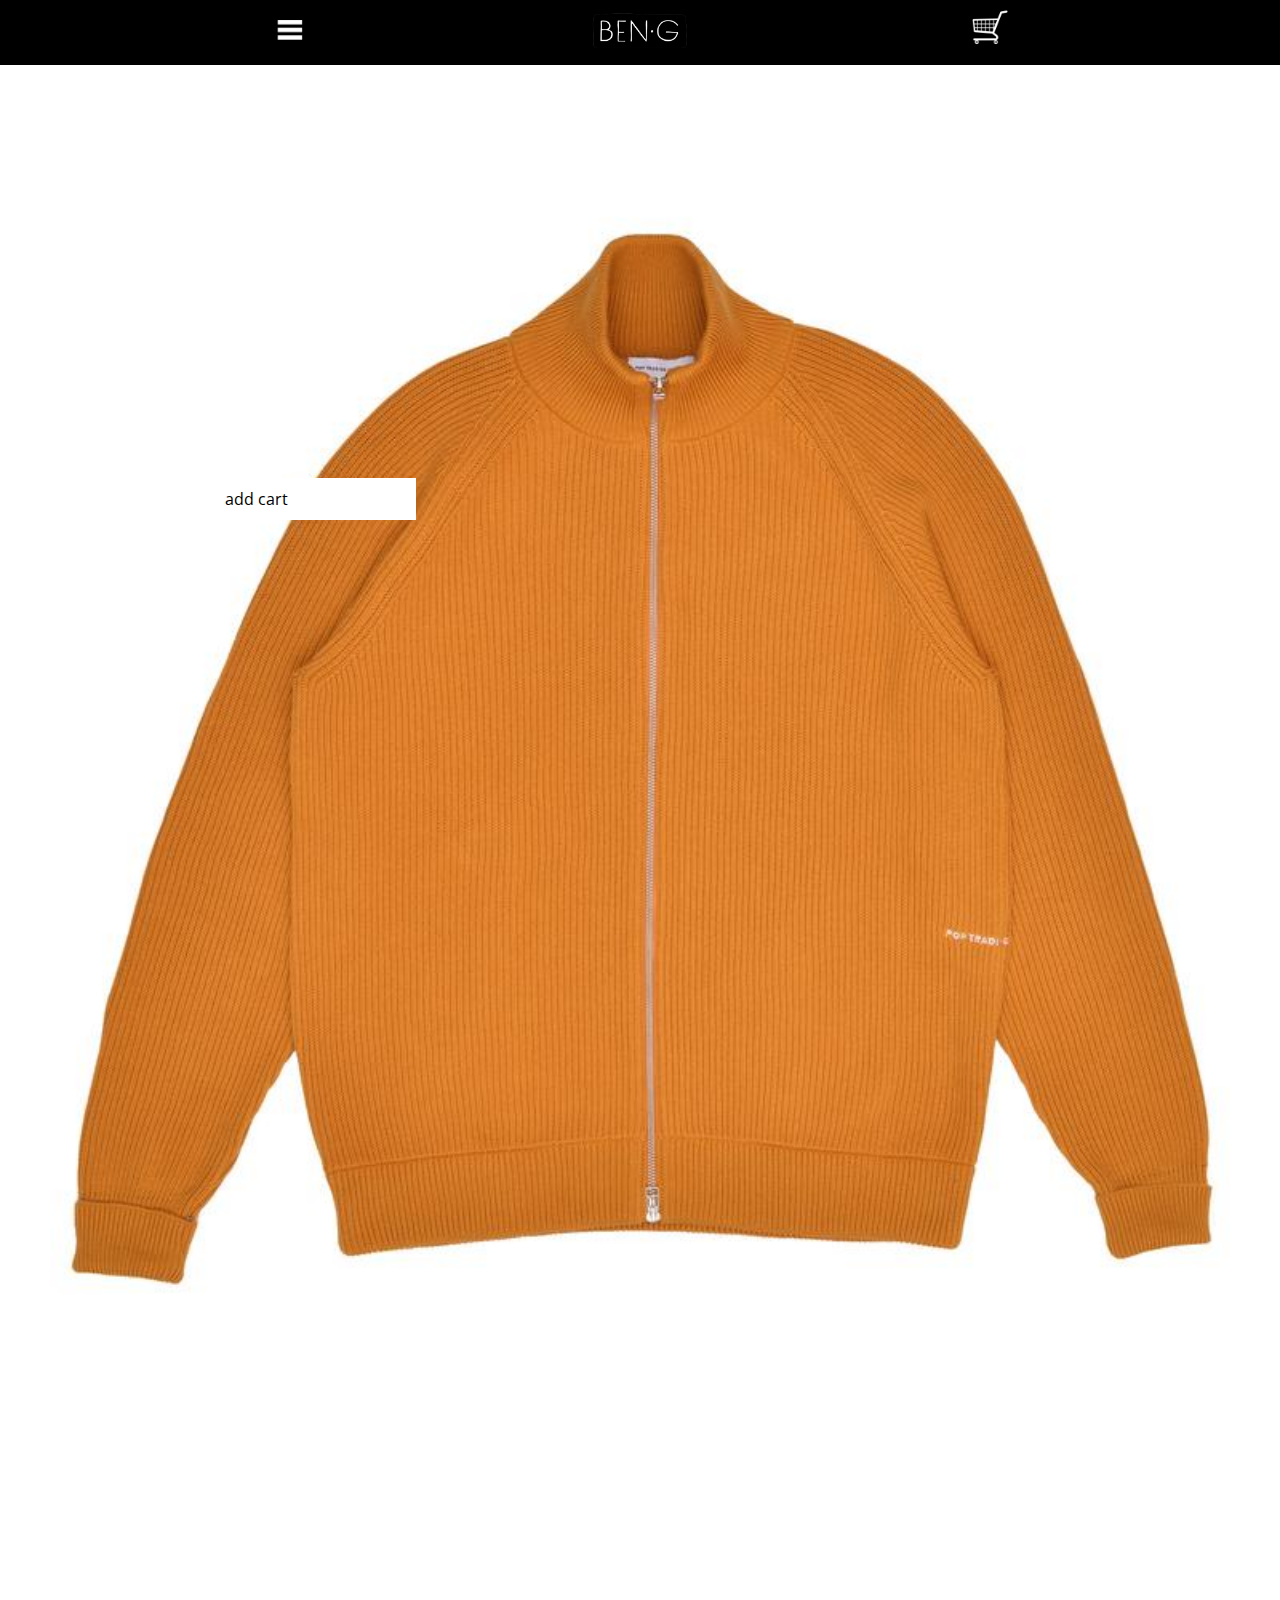
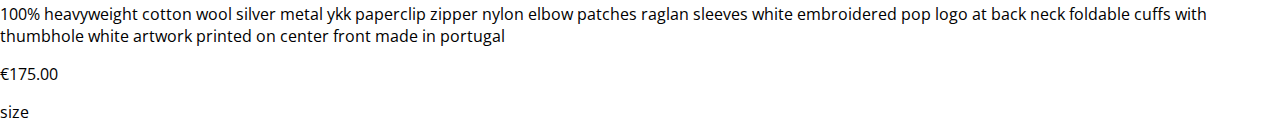
==== koop.html @ 77df0be6 "Add files via upload" ====
<!DOCTYPE html>
<html lang="en">
<head>
    <meta charset="UTF-8">
    <meta http-equiv="X-UA-Compatible" content="IE=edge">
    <meta name="viewport" content="width=device-width, initial-scale=1.0">
    <title>Ben-G</title>
    <link rel="stylesheet" href="css/style.css">
    <link rel="preconnect" href="https://fonts.googleapis.com">
    <link rel="preconnect" href="https://fonts.gstatic.com" crossorigin>
    <link href="https://fonts.googleapis.com/css2?family=Open+Sans:wght@300&display=swap" rel="stylesheet">
</head>

<body>
  <header>
        <nav>    
          <ul>
            <li ><a><img id="burgermenu" class="menu" src="images/menu.png" alt="menu"></a></li>
            <li><a href="index.html"><img src="images/logo.png" alt="logo"></a></li>
            <li><a href="index.html"><img src="images/cart.png" alt="cart"></a></li> 
        </ul>
      </nav>
    
      
        <ul>
          <li><a>New</a></li>
          <li><a>Clothing</a></li>
          <li><a>Shoes</a></li>
          <li><a>Accessories</a></li>
          <li><a>Skate</a></li>
        </ul>    
  </header>
    <main id="koop">
        <article>
            <img src="images/pop_yelllow.jpeg" alt="pop_compony_yellow_vest_product">
            <h1>Pop Fullzip Knitted Vest Spruce Yellow</h1>
            <p>100% heavyweight cotton wool
                silver metal ykk paperclip zipper
                nylon elbow patches
                raglan sleeves
                white embroidered pop logo at back neck
                foldable cuffs with thumbhole
                white artwork printed on center front
                made in portugal</p>

            <p>€175.00</p>

            <p>size</p>
            <a>add cart</a>
        </article>
    </main>

    <footer>
        <h4>CUSTOMER SERVICE</h4>
          <ul>
            <li></li>
            <li><a>Contact</a></li>
            <li><a>Terms & Conditions</a></li>
            <li><a>Shipping & Returns</la></li>
            <li><a>Policy</a></li>
            <li><a>Cookies</a></li>
          </ul>    
             
          <h4>QUICK LINKS</h4>
          <ul>
            <li><a>Arrivals</a></li>
            <li><a>Clothing</a></li>
            <li><a>Shoes</a></li>
            <li><a>Skate</a></li>
            <li><a>Accessories</a></li>
         </ul>
             
          <h4>CHECK OUT</h4>
          <ul>
            <li><a>Our Brands</a></li>
            <li><a>Team</a></li>
          </ul>
      </footer>
      <script src="java/ben.js"> </script>
</body>

</html>
---- css/style.css ----
body {
    font-family: 'Open Sans', sans-serif;
    margin: 0px;
}

a {
    text-decoration: none;
}

:root {
    --white-color:white;
    --black-color:black;
    --font-price:lightgray;
    --background-footer:whitesmoke;
    --red-color:red;
}

/****************************/
/************nav*************/
/****************************/

nav {
    background-color: var(--black-color);
    padding: 0;
    margin: 0;
    position: fixed;
    width: 100%;
    z-index: 99;
}

nav a {
    text-decoration: none;
    color:var(--white-color);
    font-size: larger;
    font-family: Arial, Helvetica, sans-serif;
    text-transform: uppercase;
}

nav ul {
    display: flex;
    list-style: none;
    text-decoration: none;
    margin: 0;
    padding: 0;
    justify-content: space-evenly;
}




/****************************/
/***********main*************/
/****************************/

main img{
    width: 100%;
}

li {
    text-decoration: none;
    list-style-type: none;
}

main>article {
    position: relative;
    width: 100%;
}

article:nth-of-type(1) h1 {
    position: absolute;
    top: 60px;
    left: 10px;
    color:var(--white-color);
}

article:nth-of-type(1) a {
    position: absolute;
    bottom: 70px; 
    left: 7.5%;
    border: solid 10px var(--white-color);
    background-color: var(--white-color);
    color: black;
    text-align: center;
    width: 300px;
}

article:nth-of-type(1) a:active {
    border: solid var(--black-color);
    color: var(--white-color);;
    background-color: var(--black-color);
    border-radius: 10em;
    transition: 1s;
}

article:nth-of-type(1) a + p {
    position: absolute;
    top: 110px; 
    left: 10px;
    color:var(--white-color);
}

a>img {
    height: 60px;
}


/*popcompany*/

article:nth-of-type(1) a>img {
    height: 100px;
}

article:nth-of-type(1) {
    height: 500px;
    padding-top: 7%;
}



/*ben g op instagram*/

h2 + div {
    display: flex;
    display: inline-block;
    columns: 3;

}

div>img {
    height: 100px;
    width: 100%;
    object-fit: cover;
} 

/* kon ook met een grid, maar met felxbox was het meer responsive  
#grid {
    display: grid;
    grid-template-columns: 100px 100px 100px;
    grid-template-rows: 100px 100px 100px ;
    justify-content: center;
} */

/*bronze56k (tweede afbeelding) */

article:nth-of-type(2) {
    padding-top: 7%;
}

article:nth-of-type(2) a {
    position: absolute;
    right: 1em;
    bottom: 1em;
    margin: 0;
    padding: .5em;
    border: solid var(--white-color);
    background-color: var(--white-color);
    color: var(--black-color);
}

article:nth-of-type(2) a + p{
    position: absolute;
    right: 1em;
    bottom: 5em;
    margin: 0;
    padding: .5em;
    color: var(--white-color);
}

article:nth-of-type(2) a:active {
    border: solid var(--black-color);
    color: var(--white-color);
    background-color: var(--black-color);
    border-radius: 10em;
    transition: 1s;
}

/*the look (derde afbeelding) */

article:nth-of-type(3) {
    padding-top: 7%;
}

article:nth-of-type(3) + img{
    height: 450px;
}

article:nth-of-type(3) a {
    position: absolute;
    right: 1em;
    bottom: 1em;
    margin: 0;
    padding: .5em;
    border: solid var(--white-color);
    background-color: var(--white-color);
    color: var(--black-color);
}

article:nth-of-type(3) a:active {
    border: solid var(--black-color);
    color: var(--white-color);
    background-color: var(--black-color);
    border-radius: 10em;
    transition: 1s;
}

/*focus state*/

article:nth-of-type(1) a:focus,article:nth-of-type(2) a:focus,article:nth-of-type(3) a:focus {
    border: solid yellowgreen;
    color: var(--black-color);
    background-color: yellowgreen;
}

/*skateboard*/

article:nth-of-type(4){
    width: 100%;
}
article:nth-of-type(4)>p:nth-of-type(1),h4 {
    text-align: center;
}

article:nth-of-type(4) img {
    width: 100%;
}

article:nth-of-type(4) a {
    position:absolute;
    transform:rotate(-2.5deg); 
    border:solid var(--red-color);
    border-radius: 10em;
    background-color: var(--red-color);
    color: var(--white-color);
}

article:nth-of-type(4)>p:nth-of-type(2) {
 font-size: smaller;
 color: var(--font-price);
}

article:nth-of-type(4)>p:nth-of-type(3) {
    font-size: small;
}

article:nth-of-type(4)>p:nth-of-type(3) {
    font-size: 16px;
    margin-bottom: -20px;
} 


/*tekst(h1,h2,h3,p)*/

h2 {
    text-align:center;
}


footer, .koop>footer {
    background-color: var(--background-footer);
    font-size: small;
    display: flex;
    flex-direction: column;
}



/*hamburgermenu*/


header > ul:nth-of-type(1) {
    visibility: hidden;
    position: fixed;
    background-color: var(--black-color);
    width: 100%;
    margin-top: 50px;
    display: block;
    text-decoration: none;
    z-index: 1000;
    height: 400px;
    color: var(--white-color);
}


.hamburgermenu {
    visibility: visible !important;
}


/*pagina 2 product*/
.koop > article:nth-of-type(1) {
    position: relative;
} 

.koop article:nth-of-type(1) h1 {
    color: var(--black-color);
}



/* bron beng logo: https://www.ben-g.nl/collections/ben-g-select */
/* bron popcompany shop nu foto: https://www.seprun.com/search/pop-trading-company-big-pocket-shirt-black */
/* bron shoppingcar: https://icon-library.com/icon/cart-icon-png-white-11.html */
/* bar menu: https://icon-library.com/icon/white-hamburger-menu-icon-24.html */
/* bron palace(instagram):https://www.shopenauer.com/en/brand/palace-skateboards/utrecht */
/* bron polar (instagram):https://news.nike.com/news/converse-cons-and-polar-skate-co-debut-first-footwear-and-apparel-collection */
/* bron rassvet (instagram): https://www.vogue.fr/vogue-hommes-en/article/rassvet-the-label-that-celebrates-skate-culture */
/* bron ben-g dunks (instagram): https://sneakernews.com/2019/09/22/ben-g-nike-sb-dunk-low-release-date/ */
/* bron supreme dunks (instagram): https://www.highsnobiety.com/p/supreme-nike-sb-dunk-low-hyper-blue-release-date-price/ */
/* bron the hundereds (instagram): https://thehundreds.uk/blogs/content/the-hundreds-x-one-piece?country=NL */ 
/* bron shop the look: https://webshop.poptradingcompany.com/products/pop-full-zip-knitted-vest-spruce-yellow */
/* bron obey: https://obeyclothing.eu/products/obey-icon-heavyweight-pullover-hood */
/* bron skateboard: https://nl.pinterest.com/pin/53409945570494034/ */
/* bron pop pagina 2: https://webshop.poptradingcompany.com/products/pop-full-zip-knitted-vest-spruce-yellow */

/* <article>
<h3>New arrivles</h3>
<img id="obey" src="images/obeyhoodie.jpeg" alt="obey">
<p>Obey new collection</p>
<h2>discover more</h2>
</article> */
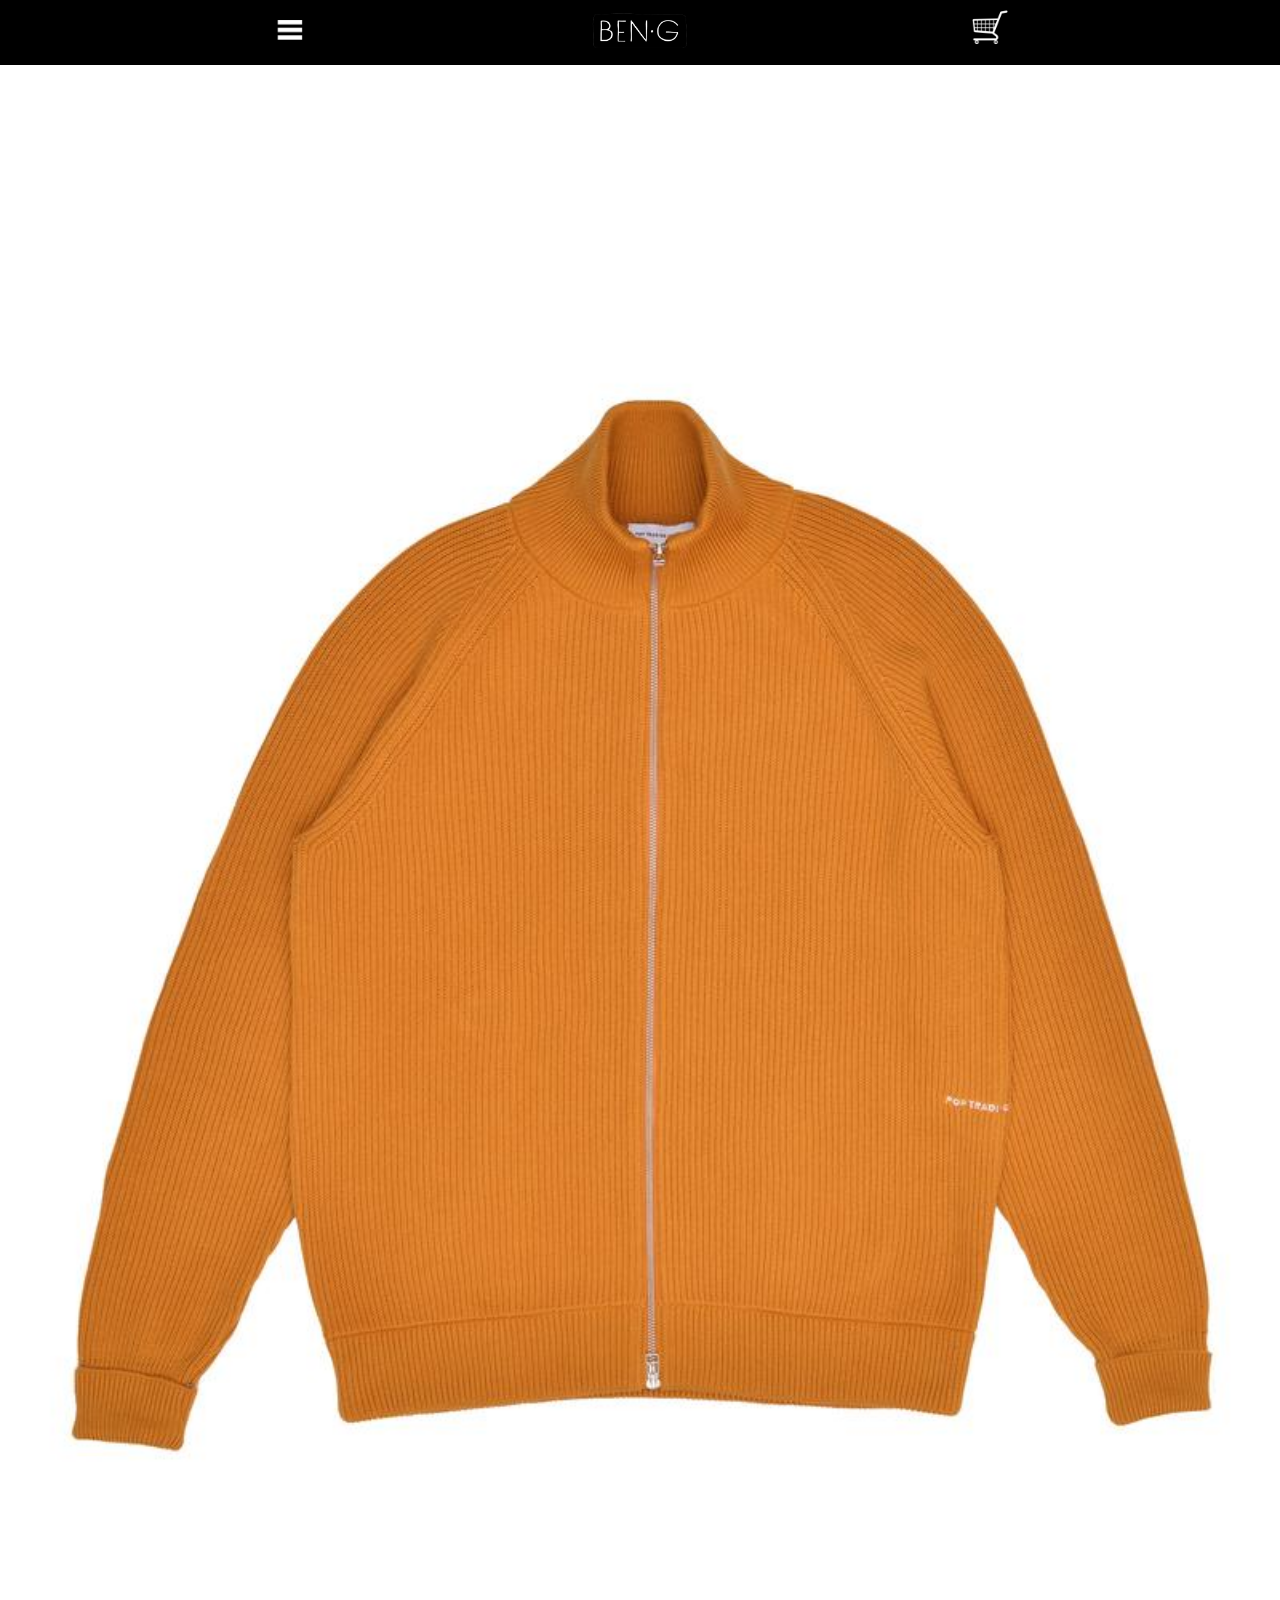
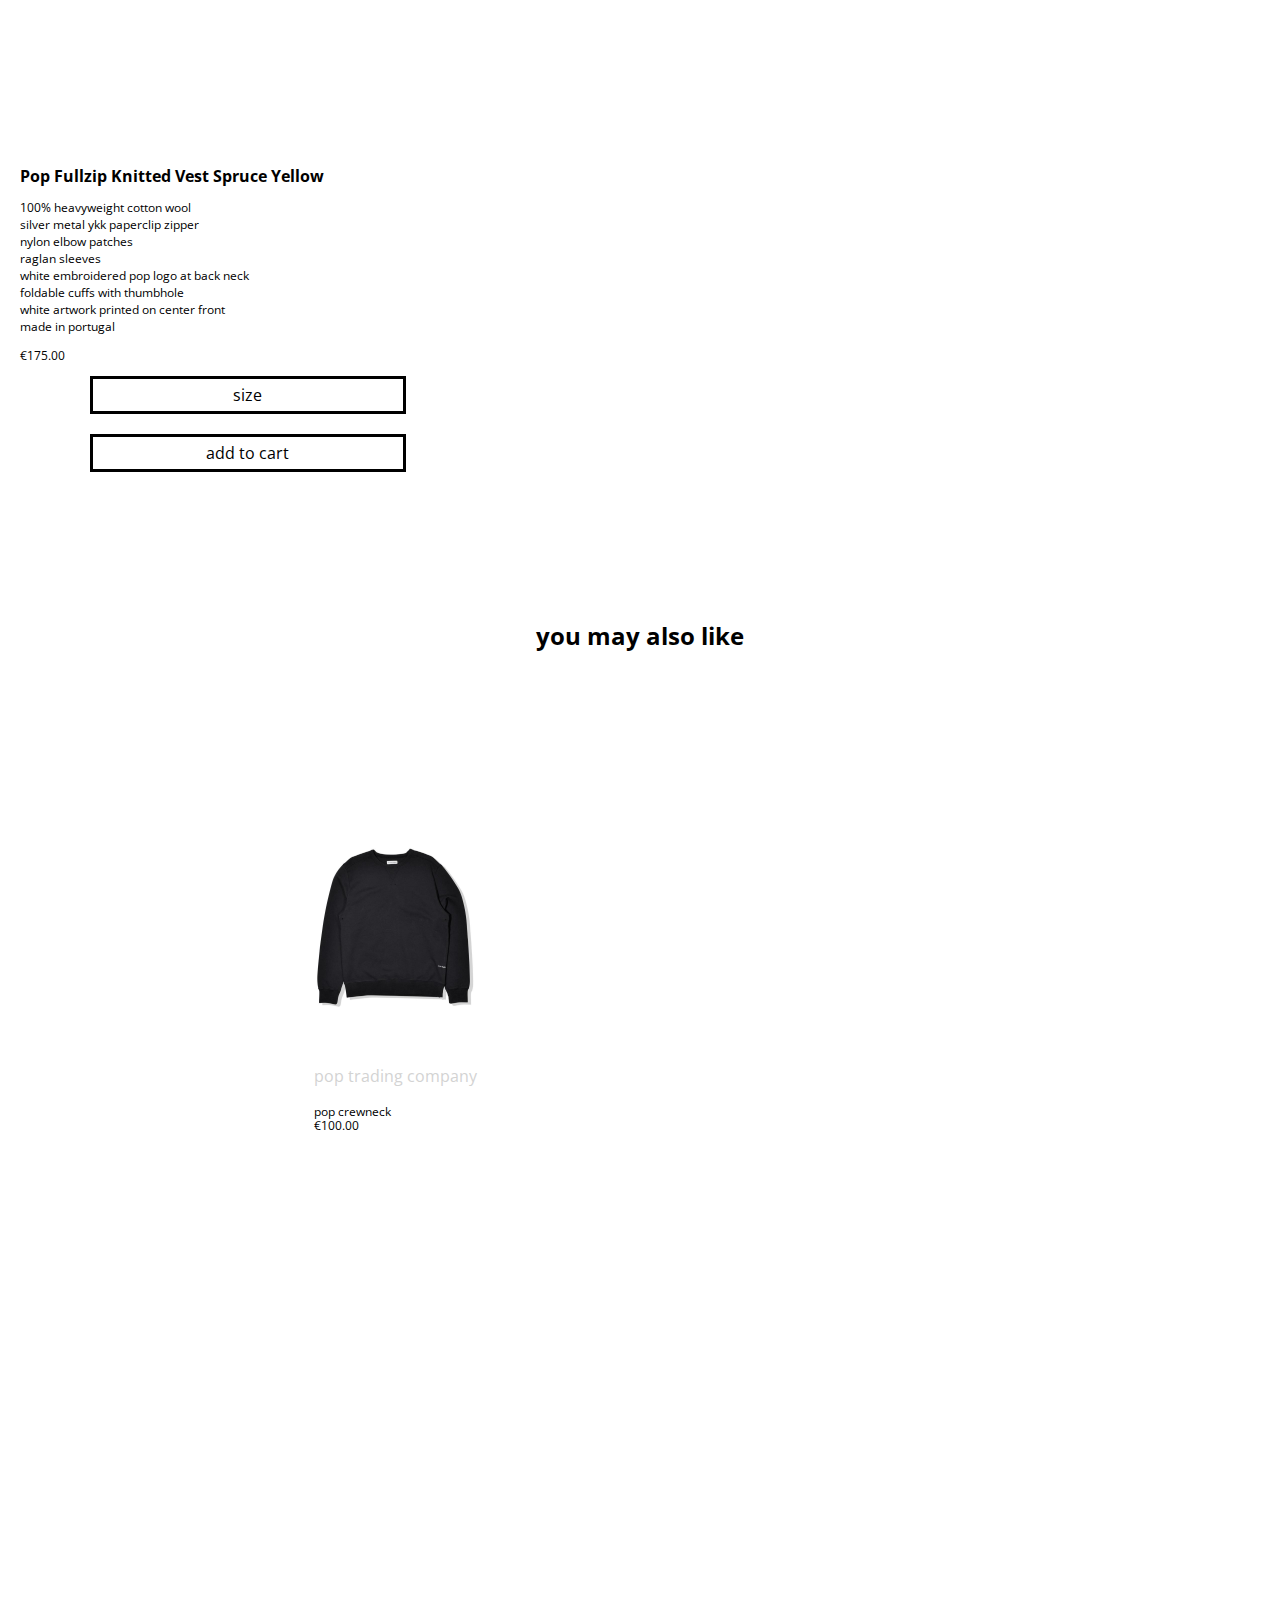
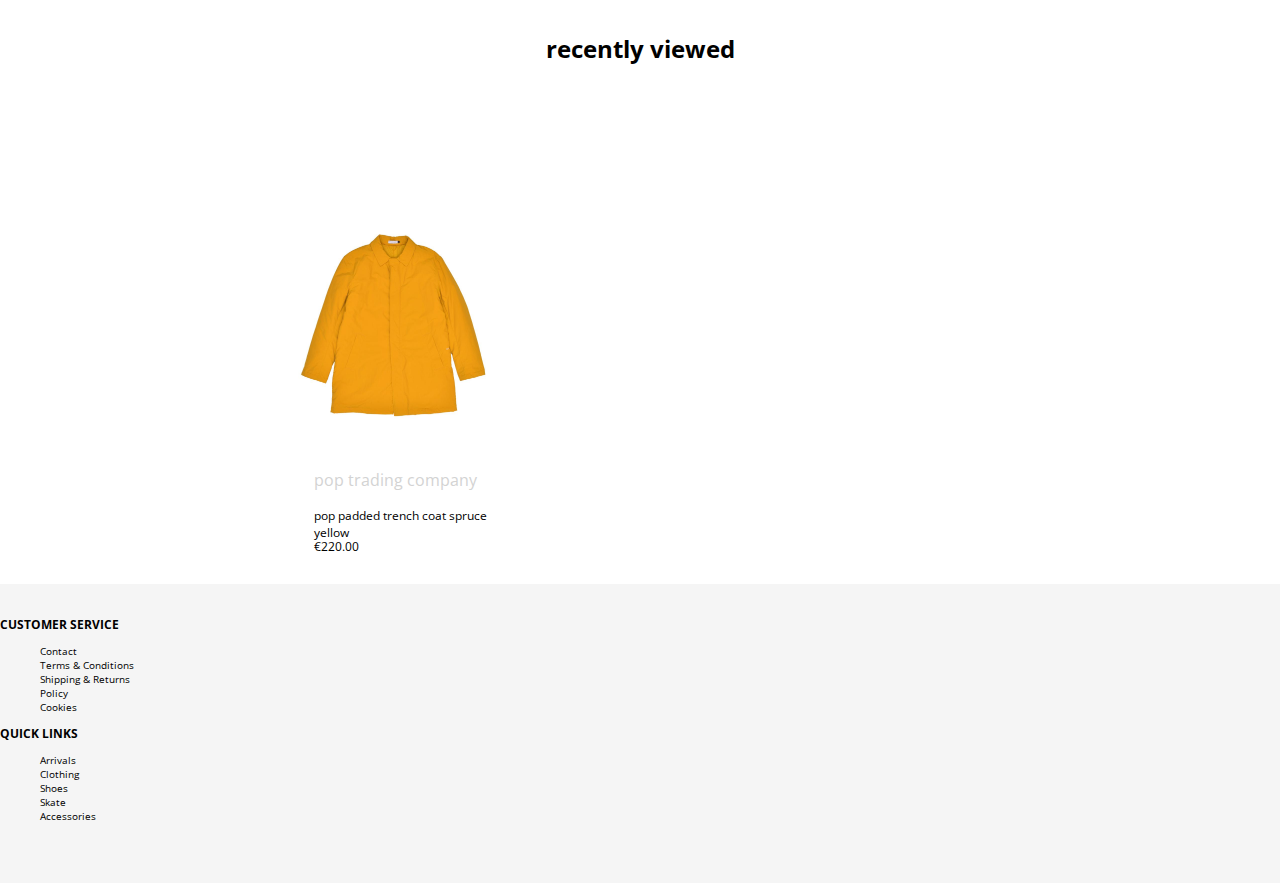
==== commit 2cfc21db: "Add files via upload" ====
--- a/koop.html
+++ b/koop.html
@@ -15,7 +15,7 @@
   <header>
         <nav>    
           <ul>
-            <li ><a><img id="burgermenu" class="menu" src="images/menu.png" alt="menu"></a></li>
+            <li ><a><img id="burgermenu" src="images/menu.png" alt="menu"></a></li>
             <li><a href="index.html"><img src="images/logo.png" alt="logo"></a></li>
             <li><a href="index.html"><img src="images/cart.png" alt="cart"></a></li> 
         </ul>
@@ -30,53 +30,62 @@
           <li><a>Skate</a></li>
         </ul>    
   </header>
+
     <main id="koop">
-        <article>
             <img src="images/pop_yelllow.jpeg" alt="pop_compony_yellow_vest_product">
             <h1>Pop Fullzip Knitted Vest Spruce Yellow</h1>
-            <p>100% heavyweight cotton wool
-                silver metal ykk paperclip zipper
-                nylon elbow patches
-                raglan sleeves
-                white embroidered pop logo at back neck
-                foldable cuffs with thumbhole
-                white artwork printed on center front
-                made in portugal</p>
+            <p>
+              100% heavyweight cotton wool
+             <br>silver metal ykk paperclip zipper
+             <br>nylon elbow patches
+             <br>raglan sleeves
+             <br>white embroidered pop logo at back neck
+             <br>foldable cuffs with thumbhole
+             <br>white artwork printed on center front
+             <br>made in portugal
+            </p>
+            <p>€175.00</p>
+            <a href="index.html">size</a>
+            <a href="index.html">add to cart</a>
 
-            <p>€175.00</p>
+            <h2>you may also like</h2>
+            <article>
+              <img src="images/popsweater.jpeg" alt="pop_black_crewneck">
+              <p>pop trading company</p>
+              <p>pop crewneck</p>
+              <p>€100.00</p>
+            </article>
 
-            <p>size</p>
-            <a>add cart</a>
-        </article>
+            <h2>recently viewed</h2>
+            <article>
+              <img src="images/popcoat.jpeg" alt="pop_company_coat">
+              <p>pop trading company</p>
+              <p>pop padded trench coat spruce yellow</p>
+              <p>€220.00</p>
+            </article>
     </main>
 
-    <footer>
-        <h4>CUSTOMER SERVICE</h4>
-          <ul>
-            <li></li>
-            <li><a>Contact</a></li>
-            <li><a>Terms & Conditions</a></li>
-            <li><a>Shipping & Returns</la></li>
-            <li><a>Policy</a></li>
-            <li><a>Cookies</a></li>
-          </ul>    
-             
-          <h4>QUICK LINKS</h4>
-          <ul>
-            <li><a>Arrivals</a></li>
-            <li><a>Clothing</a></li>
-            <li><a>Shoes</a></li>
-            <li><a>Skate</a></li>
-            <li><a>Accessories</a></li>
-         </ul>
-             
-          <h4>CHECK OUT</h4>
-          <ul>
-            <li><a>Our Brands</a></li>
-            <li><a>Team</a></li>
-          </ul>
-      </footer>
-      <script src="java/ben.js"> </script>
-</body>
+    <footer id="footerkoop">
+      <h3>CUSTOMER SERVICE</h3>
+        <ul>
+          <li></li>
+          <li><a>Contact</a></li>
+          <li><a>Terms & Conditions</a></li>
+          <li><a>Shipping & Returns</a></li>
+          <li><a>Policy</a></li>
+          <li><a>Cookies</a></li>
+        </ul>    
+           
+        <h3>QUICK LINKS</h3>
+        <ul>
+          <li><a>Arrivals</a></li>
+          <li><a>Clothing</a></li>
+          <li><a>Shoes</a></li>
+          <li><a>Skate</a></li>
+          <li><a>Accessories</a></li>
+       </ul>
+    </footer>
+
+ </body>
 
 </html>--- a/css/style.css
+++ b/css/style.css
@@ -3,8 +3,16 @@
     margin: 0px;
 }
 
+#koop main {
+    padding-bottom: 60px;
+}
+
 a {
     text-decoration: none;
+}
+
+h2 {
+    text-align:center;
 }
 
 :root {
@@ -79,17 +87,9 @@
     left: 7.5%;
     border: solid 10px var(--white-color);
     background-color: var(--white-color);
-    color: black;
+    color: var(--black-color);
     text-align: center;
     width: 300px;
-}
-
-article:nth-of-type(1) a:active {
-    border: solid var(--black-color);
-    color: var(--white-color);;
-    background-color: var(--black-color);
-    border-radius: 10em;
-    transition: 1s;
 }
 
 article:nth-of-type(1) a + p {
@@ -103,8 +103,9 @@
     height: 60px;
 }
 
-
-/*popcompany*/
+/****************************/
+/*******popcompany***********/
+/****************************/
 
 article:nth-of-type(1) a>img {
     height: 100px;
@@ -116,8 +117,9 @@
 }
 
 
-
-/*ben g op instagram*/
+/****************************/
+/***ben g op instagram*******/
+/****************************/
 
 h2 + div {
     display: flex;
@@ -140,7 +142,10 @@
     justify-content: center;
 } */
 
-/*bronze56k (tweede afbeelding) */
+
+/****************************/
+/********bronze56k*************/ /*(tweede afbeelding)*/ 
+/****************************/
 
 article:nth-of-type(2) {
     padding-top: 7%;
@@ -166,7 +171,34 @@
     color: var(--white-color);
 }
 
-article:nth-of-type(2) a:active {
+/****************************/
+/********the look*************/ /*(derde afbeelding)*/ 
+/****************************/
+
+article:nth-of-type(3) {
+    padding-top: 7%;
+}
+
+article:nth-of-type(3) + img{
+    height: 450px;
+}
+
+article:nth-of-type(3) a {
+    position: absolute;
+    right: 1em;
+    bottom: 1em;
+    margin: 0;
+    padding: .5em;
+    border: solid var(--white-color);
+    background-color: var(--white-color);
+    color: var(--black-color);
+}
+
+/****************************/
+/********active state*********/ 
+/****************************/
+
+article:nth-of-type(1) a:active, article:nth-of-type(2) a:active, article:nth-of-type(3) a:active{
     border: solid var(--black-color);
     color: var(--white-color);
     background-color: var(--black-color);
@@ -174,44 +206,31 @@
     transition: 1s;
 }
 
-/*the look (derde afbeelding) */
-
-article:nth-of-type(3) {
-    padding-top: 7%;
-}
-
-article:nth-of-type(3) + img{
-    height: 450px;
-}
-
-article:nth-of-type(3) a {
-    position: absolute;
-    right: 1em;
-    bottom: 1em;
-    margin: 0;
-    padding: .5em;
-    border: solid var(--white-color);
-    background-color: var(--white-color);
-    color: var(--black-color);
-}
-
-article:nth-of-type(3) a:active {
-    border: solid var(--black-color);
-    color: var(--white-color);
-    background-color: var(--black-color);
-    border-radius: 10em;
-    transition: 1s;
-}
-
-/*focus state*/
-
-article:nth-of-type(1) a:focus,article:nth-of-type(2) a:focus,article:nth-of-type(3) a:focus {
-    border: solid yellowgreen;
+#koop a:nth-of-type(1):active, #koop a:nth-of-type(2):active {
+border: solid var(--black-color);
+background-color: var(--black-color);
+color: var(--white-color);
+transition: 0.2s;
+}
+
+
+/****************************/
+/********focus state*********/ 
+/****************************/
+
+
+article:nth-of-type(1) a:focus,article:nth-of-type(2) a:focus,article:nth-of-type(3) a:focus,
+#koop a:nth-of-type(1):focus, #koop a:nth-of-type(2):focus {
+    border: dashed var(--black-color);
     color: var(--black-color);
     background-color: yellowgreen;
 }
 
-/*skateboard*/
+
+/****************************/
+/********skateboard*********/ 
+/****************************/
+
 
 article:nth-of-type(4){
     width: 100%;
@@ -233,13 +252,9 @@
     color: var(--white-color);
 }
 
-article:nth-of-type(4)>p:nth-of-type(2) {
- font-size: smaller;
+article:nth-of-type(4)>p:nth-of-type(2), #koop article p:nth-of-type(1) {
+ font-size: 16px;
  color: var(--font-price);
-}
-
-article:nth-of-type(4)>p:nth-of-type(3) {
-    font-size: small;
 }
 
 article:nth-of-type(4)>p:nth-of-type(3) {
@@ -247,24 +262,24 @@
     margin-bottom: -20px;
 } 
 
-
-/*tekst(h1,h2,h3,p)*/
-
-h2 {
-    text-align:center;
-}
-
-
-footer, .koop>footer {
+/****************************/
+/********footer**************/ 
+/****************************/
+
+footer {
     background-color: var(--background-footer);
-    font-size: small;
-    display: flex;
-    flex-direction: column;
-}
-
-
-
-/*hamburgermenu*/
+    font-size: 10px;
+    padding-top: 20px;
+    padding-bottom: 50px;
+}
+
+#footerkoop{
+    margin-top: 200px;
+}
+
+/****************************/
+/*******hamburgermenu********/ 
+/****************************/
 
 
 header > ul:nth-of-type(1) {
@@ -285,16 +300,63 @@
     visibility: visible !important;
 }
 
-
-/*pagina 2 product*/
-.koop > article:nth-of-type(1) {
-    position: relative;
+/****************************/
+/*****pagina 2 product*******/ 
+/****************************/
+
+#koop > article:nth-of-type(1) {
+padding-bottom: 40%;
 } 
 
-.koop article:nth-of-type(1) h1 {
-    color: var(--black-color);
-}
-
+#koop img:nth-of-type(1) {
+    width: 100%;
+    padding-top: 20%;
+}
+
+#koop article:nth-of-type(1), #koop article:nth-of-type(2) {
+    height: 210px;
+    width: 200px;
+    padding-left: 23%;
+}
+#koop h1 {
+    color: var(--black-color);
+    font-size: 16px;
+    font-weight: bold;
+    padding-left: 20px;
+}
+
+#koop p{
+    font-size: 12px;
+    padding-left: 20px;
+}
+
+#koop a:nth-of-type(1), #koop a:nth-of-type(2) {
+    display: flex;
+    color: var(--black-color);
+    flex-direction: column;
+    justify-content: space-evenly;
+    border: solid var(--black-color);
+    width: 300px;
+    text-align: center;
+    padding: 5px;
+    margin-left: 7%;
+}
+
+#koop a:nth-of-type(2) {
+    margin-top: 20px;
+}
+
+#koop article p:nth-of-type(3) {
+    margin-top: -15px;
+}
+
+#koop h2 {
+    padding-top: 10%;
+}
+
+#koop>footer {
+    margin-top: 1000px;
+}
 
 
 /* bron beng logo: https://www.ben-g.nl/collections/ben-g-select */
@@ -312,11 +374,4 @@
 /* bron skateboard: https://nl.pinterest.com/pin/53409945570494034/ */
 /* bron pop pagina 2: https://webshop.poptradingcompany.com/products/pop-full-zip-knitted-vest-spruce-yellow */
 
-/* <article>
-<h3>New arrivles</h3>
-<img id="obey" src="images/obeyhoodie.jpeg" alt="obey">
-<p>Obey new collection</p>
-<h2>discover more</h2>
-</article> */
-
-
+
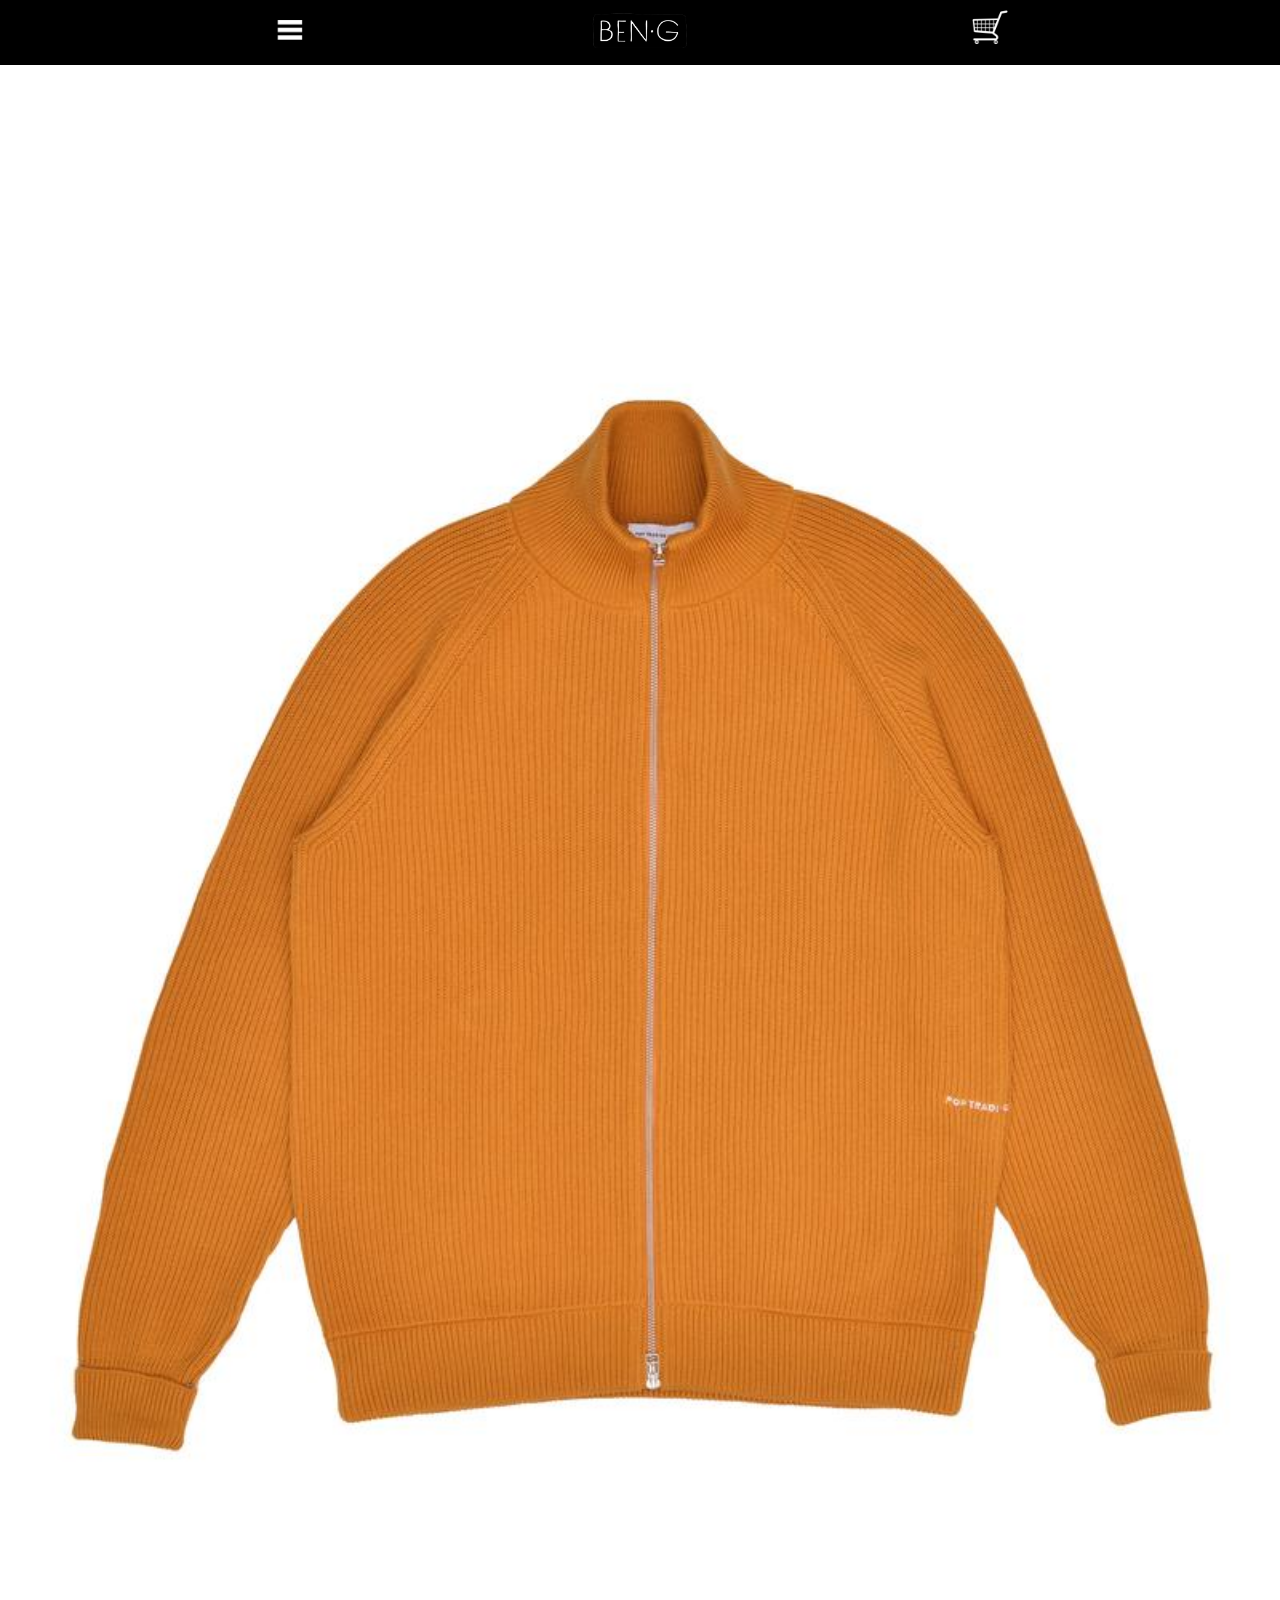
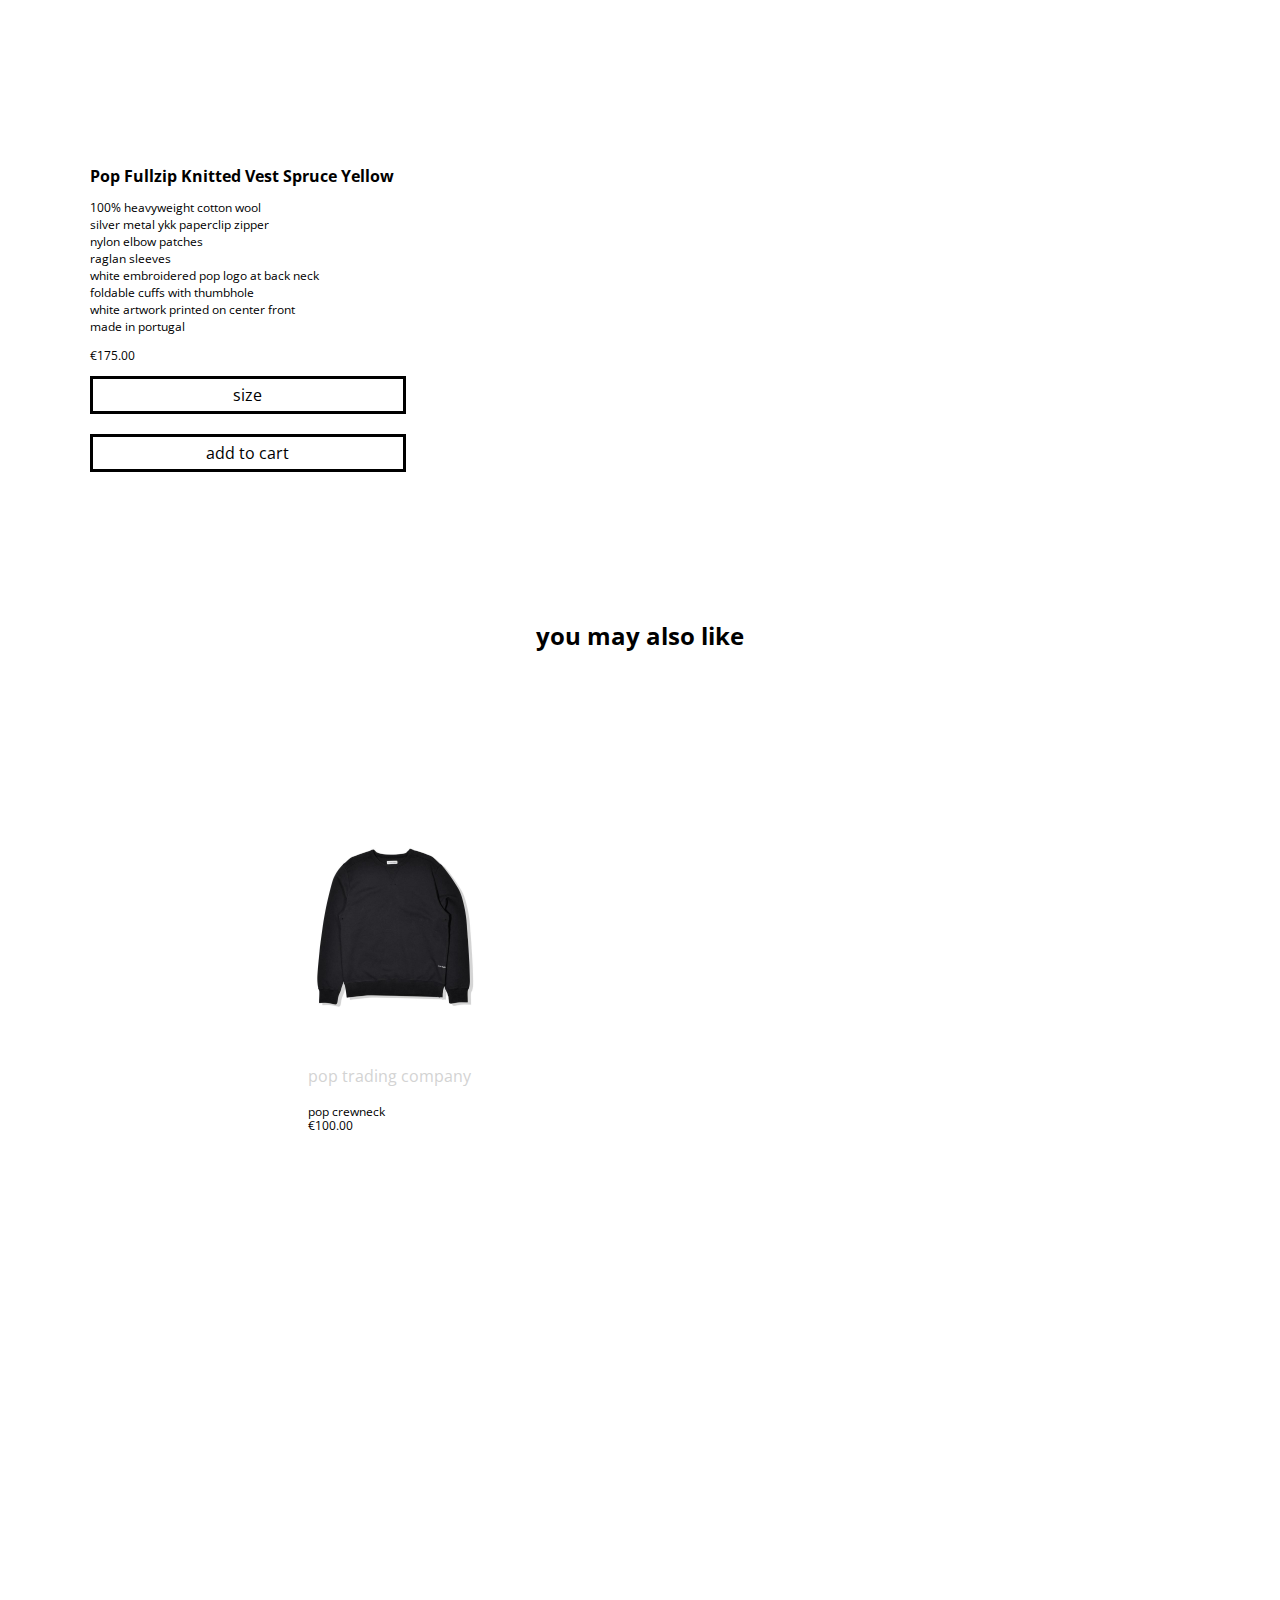
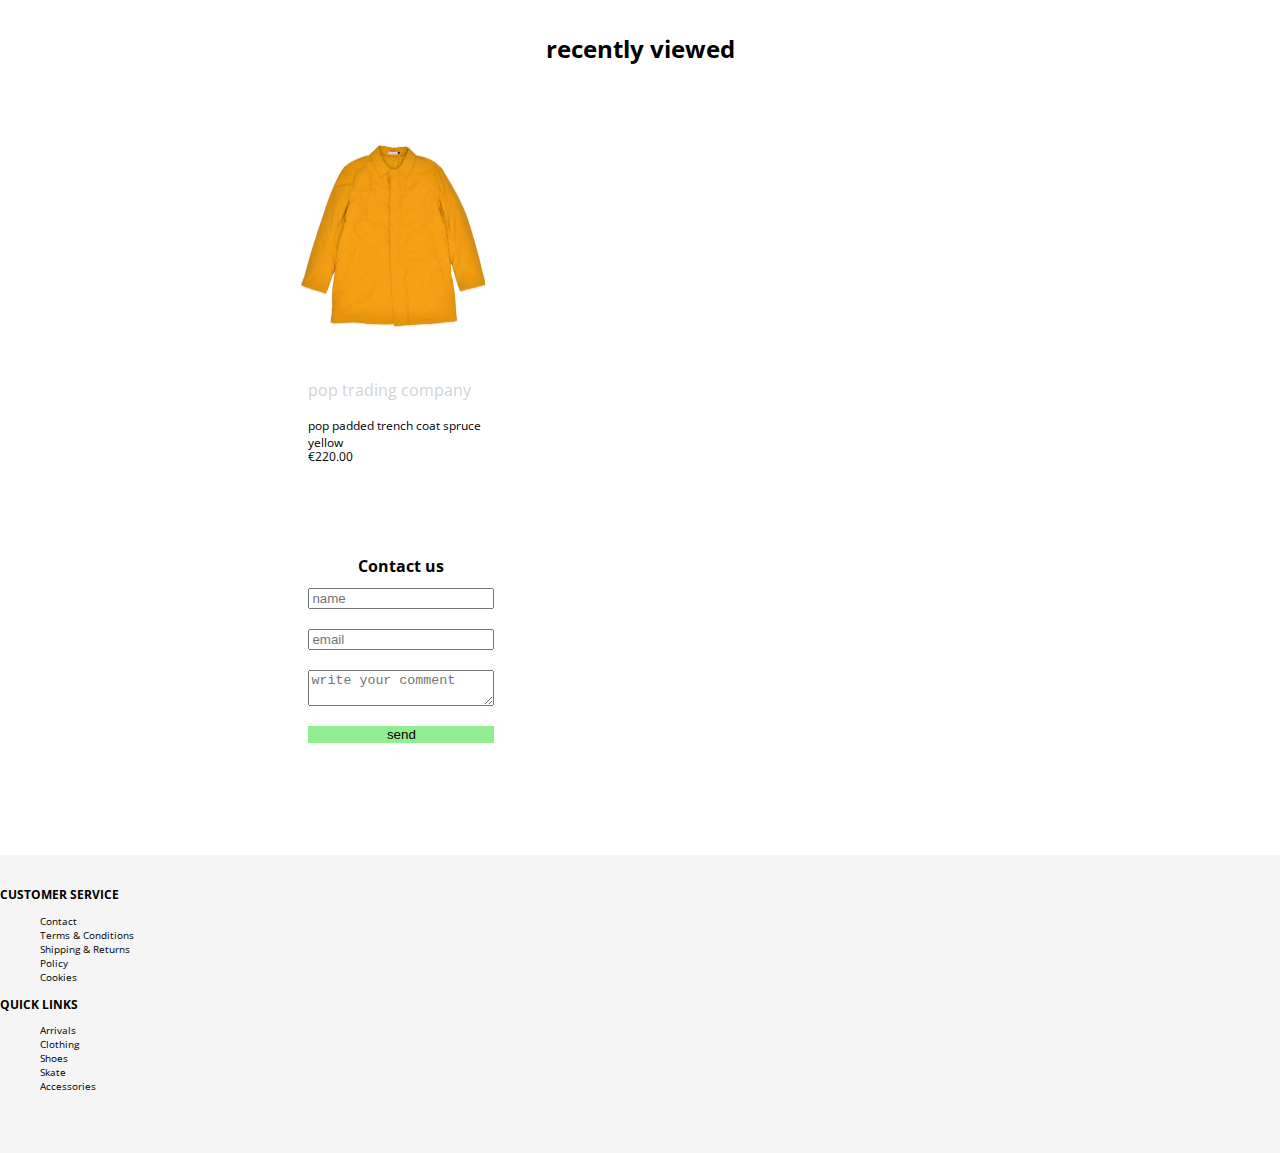
==== commit 4e34d8d2: "Add files via upload" ====
--- a/koop.html
+++ b/koop.html
@@ -45,8 +45,8 @@
              <br>made in portugal
             </p>
             <p>€175.00</p>
-            <a href="index.html">size</a>
-            <a href="index.html">add to cart</a>
+            <a>size</a>
+            <a href="form.html">add to cart</a>
 
             <h2>you may also like</h2>
             <article>
@@ -63,6 +63,20 @@
               <p>pop padded trench coat spruce yellow</p>
               <p>€220.00</p>
             </article>
+            
+            <article>
+              <h1>Contact us</h1>
+              <form>
+                  <input type="text"  id="name" placeholder="name" required>
+              
+                  <input type="email"  id="email" placeholder="email" required>
+      
+                  <textarea name="berciht" placeholder="write your comment"></textarea>
+      
+                  <input type="submit" value="send">
+              </form>
+            </article>
+            
     </main>
 
     <footer id="footerkoop">
@@ -85,6 +99,7 @@
           <li><a>Accessories</a></li>
        </ul>
     </footer>
+    <script src="java/ben.js"> </script>
 
  </body>
 
--- a/css/style.css
+++ b/css/style.css
@@ -7,7 +7,7 @@
     padding-bottom: 60px;
 }
 
-a {
+article:nth-of-type(1) a, article:nth-of-type(2) a, article:nth-of-type(3) a, #koop a:nth-of-type(1), #koop a:nth-of-type(2) {
     text-decoration: none;
 }
 
@@ -21,11 +21,21 @@
     --font-price:lightgray;
     --background-footer:whitesmoke;
     --red-color:red;
+    --orange-color:orange;
+    --olive-color:olive;
+    --lightgreen-color:lightgreen;
+    --green-color:green;
+    --yellowgreen-color:yellowgreen;
+    --blue-color:blue;
 }
 
 /****************************/
 /************nav*************/
 /****************************/
+
+nav a:nth-of-type(1):hover, nav a:nth-of-type(2):hover, nav a:nth-of-type(3):hover{
+cursor: pointer;
+}
 
 nav {
     background-color: var(--black-color);
@@ -77,14 +87,14 @@
 article:nth-of-type(1) h1 {
     position: absolute;
     top: 60px;
-    left: 10px;
+    left: 7%;
     color:var(--white-color);
 }
 
 article:nth-of-type(1) a {
     position: absolute;
     bottom: 70px; 
-    left: 7.5%;
+    left: 7%;
     border: solid 10px var(--white-color);
     background-color: var(--white-color);
     color: var(--black-color);
@@ -95,7 +105,8 @@
 article:nth-of-type(1) a + p {
     position: absolute;
     top: 110px; 
-    left: 10px;
+    left: 7%;
+    right: 7%;
     color:var(--white-color);
 }
 
@@ -148,12 +159,12 @@
 /****************************/
 
 article:nth-of-type(2) {
-    padding-top: 7%;
+    padding-top: 0%;
 }
 
 article:nth-of-type(2) a {
     position: absolute;
-    right: 1em;
+    right: 7%;
     bottom: 1em;
     margin: 0;
     padding: .5em;
@@ -164,7 +175,7 @@
 
 article:nth-of-type(2) a + p{
     position: absolute;
-    right: 1em;
+    right: 7%;
     bottom: 5em;
     margin: 0;
     padding: .5em;
@@ -176,7 +187,7 @@
 /****************************/
 
 article:nth-of-type(3) {
-    padding-top: 7%;
+    padding-top: 15%;
 }
 
 article:nth-of-type(3) + img{
@@ -185,7 +196,7 @@
 
 article:nth-of-type(3) a {
     position: absolute;
-    right: 1em;
+    right: 7%;
     bottom: 1em;
     margin: 0;
     padding: .5em;
@@ -195,23 +206,94 @@
 }
 
 /****************************/
-/********active state*********/ 
-/****************************/
-
-article:nth-of-type(1) a:active, article:nth-of-type(2) a:active, article:nth-of-type(3) a:active{
+/********hover state*********/ 
+/****************************/
+
+article:nth-of-type(1) a:hover, article:nth-of-type(2) a:hover, article:nth-of-type(3) a:hover{
     border: solid var(--black-color);
     color: var(--white-color);
     background-color: var(--black-color);
     border-radius: 10em;
     transition: 1s;
-}
-
-#koop a:nth-of-type(1):active, #koop a:nth-of-type(2):active {
+    cursor:pointer;
+}
+
+@keyframes draaien {
+    0% {
+        transform:rotate(0);
+    }
+
+    50% {
+        transform: rotate(180deg);
+    }
+
+    100% {
+        transform: rotate(360deg);
+    }
+      
+} 
+
+article:nth-of-type(2) a:hover{
+ animation-name:draaien;
+ animation-duration: 2s;
+ animation-iteration-count: infinite;
+}
+
+@keyframes springen {
+    0% {
+        transform: translateY(0);
+    }
+
+    100% {
+        transform: translateY(-100px);
+    }
+}
+
+article:nth-of-type(3) a:hover{
+    animation-name: springen;
+    animation-duration: 1s;
+    animation-iteration-count: infinite;
+    animation-direction: alternate;
+}
+
+#koop a:nth-of-type(1):hover, #koop a:nth-of-type(2):hover {
 border: solid var(--black-color);
 background-color: var(--black-color);
 color: var(--white-color);
 transition: 0.2s;
-}
+cursor:pointer;
+animation-name: opvallen;
+animation-duration: 3s;
+animation-iteration-count: 2;
+}
+
+@keyframes opvallen {
+    0% {
+        transform: scale(1);
+    }
+
+    50% {
+        transform: scale(2);
+    }
+
+    100% {
+        transform: scale(1);
+    }
+}
+
+/****************************/
+/********active state*********/ 
+/****************************/
+
+article:nth-of-type(1) a:active, article:nth-of-type(2) a:active, article:nth-of-type(3) a:active {
+    color: var(--black-color);
+    background-color: var(--green-color);
+}
+
+#koop a:nth-of-type(1):active, #koop a:nth-of-type(2):active {
+    color: var(--black-color);
+    background-color: var(--green-color);
+} 
 
 
 /****************************/
@@ -223,7 +305,32 @@
 #koop a:nth-of-type(1):focus, #koop a:nth-of-type(2):focus {
     border: dashed var(--black-color);
     color: var(--black-color);
-    background-color: yellowgreen;
+    background-color: var(--yellowgreen-color);
+}
+
+/****************************/
+/*****hover link state*******/ 
+/****************************/
+
+article:nth-of-type(4)>a:nth-of-type(2):hover{
+    cursor: pointer;
+    color: var(--blue-color);
+}
+
+/****************************/
+/*****active link state*******/ 
+/****************************/
+article:nth-of-type(4)>a:nth-of-type(2):active{
+    cursor: pointer;
+    color: var(--red-color);
+}
+
+/****************************/
+/*****focus link state*******/ 
+/****************************/
+article:nth-of-type(4)>a:nth-of-type(2):focus, article:nth-of-type(4)>a:nth-of-type(3):focus {
+    cursor: pointer;
+    color: var(--green-color);
 }
 
 
@@ -235,15 +342,17 @@
 article:nth-of-type(4){
     width: 100%;
 }
-article:nth-of-type(4)>p:nth-of-type(1),h4 {
+article:nth-of-type(4)>p:nth-of-type(1){
     text-align: center;
+    padding-left: 7%;
+    padding-right: 7%;
 }
 
 article:nth-of-type(4) img {
     width: 100%;
 }
 
-article:nth-of-type(4) a {
+article:nth-of-type(4) a:nth-of-type(1) {
     position:absolute;
     transform:rotate(-2.5deg); 
     border:solid var(--red-color);
@@ -257,10 +366,19 @@
  color: var(--font-price);
 }
 
-article:nth-of-type(4)>p:nth-of-type(3) {
+article:nth-of-type(4)>p:nth-of-type(2) {
+    padding-left: 7%;
+}
+
+article:nth-of-type(4)>a:nth-of-type(2), article:nth-of-type(4)>a:nth-of-type(3) {
     font-size: 16px;
     margin-bottom: -20px;
+    padding-left: 7%;
 } 
+
+article:nth-of-type(4)>a:nth-of-type(3) {
+    padding-bottom: 25px;
+}
 
 /****************************/
 /********footer**************/ 
@@ -293,11 +411,15 @@
     z-index: 1000;
     height: 400px;
     color: var(--white-color);
+    transition: all 0.7s ease-in-out; 
+    margin-top: -1000px; 
+    z-index: 98; 
 }
 
 
 .hamburgermenu {
     visibility: visible !important;
+    margin-top: 60px!important; 
 }
 
 /****************************/
@@ -313,7 +435,7 @@
     padding-top: 20%;
 }
 
-#koop article:nth-of-type(1), #koop article:nth-of-type(2) {
+#koop article:nth-of-type(1), #koop article:nth-of-type(2), #koop article:nth-of-type(3) {
     height: 210px;
     width: 200px;
     padding-left: 23%;
@@ -322,12 +444,12 @@
     color: var(--black-color);
     font-size: 16px;
     font-weight: bold;
-    padding-left: 20px;
+    padding-left: 7%;
 }
 
 #koop p{
     font-size: 12px;
-    padding-left: 20px;
+    padding-left: 7%;
 }
 
 #koop a:nth-of-type(1), #koop a:nth-of-type(2) {
@@ -357,6 +479,67 @@
 #koop>footer {
     margin-top: 1000px;
 }
+
+/*form*/
+
+#koop article:nth-of-type(3) {
+    padding-top: 150px;
+}
+
+#koop article:nth-of-type(3)>h1 {
+    padding-top: 100px;
+    padding-left: 7%;
+    text-align: center;
+}
+
+form {
+    padding-bottom: 50px;
+    display: flex;
+    flex-direction: column;
+    max-width: 200px;
+    padding-left: 7%;
+}
+
+form input:nth-of-type(1), form input:nth-of-type(2), textarea {
+    margin-bottom: 20px;
+}
+
+form input:nth-of-type(3) {
+    border-style: none;
+    background-color: var(--lightgreen-color);
+}
+
+
+/*form hover*/
+
+form input:nth-of-type(3):hover {
+    transform:translatey(-.5em);
+    box-shadow: .5em .5em 0 0 var(--olive-color);
+    transition: 0.5s; 
+    cursor:pointer;
+}
+
+/*form active*/
+
+form input:nth-of-type(3):active{
+  padding-top: .5em;
+  transform:translatey(0);
+  background-color: var(--lightgreen-color);
+  box-shadow: 0 0 .5em .5em  var(--olive-color);
+}
+
+/*form focus*/
+
+form input:nth-of-type(3):focus{
+    outline: 5px dashed var(--orange-color);
+}
+
+form input:nth-of-type(1):focus, form input:nth-of-type(2):focus, textarea:focus {
+    outline: 2px dashed var(--orange-color);
+}
+
+
+
 
 
 /* bron beng logo: https://www.ben-g.nl/collections/ben-g-select */
@@ -373,5 +556,6 @@
 /* bron obey: https://obeyclothing.eu/products/obey-icon-heavyweight-pullover-hood */
 /* bron skateboard: https://nl.pinterest.com/pin/53409945570494034/ */
 /* bron pop pagina 2: https://webshop.poptradingcompany.com/products/pop-full-zip-knitted-vest-spruce-yellow */
-
-
+/* bron video: https://www.youtube.com/watch?v=lXOYnW5gK8g (nike sb) */
+
+
